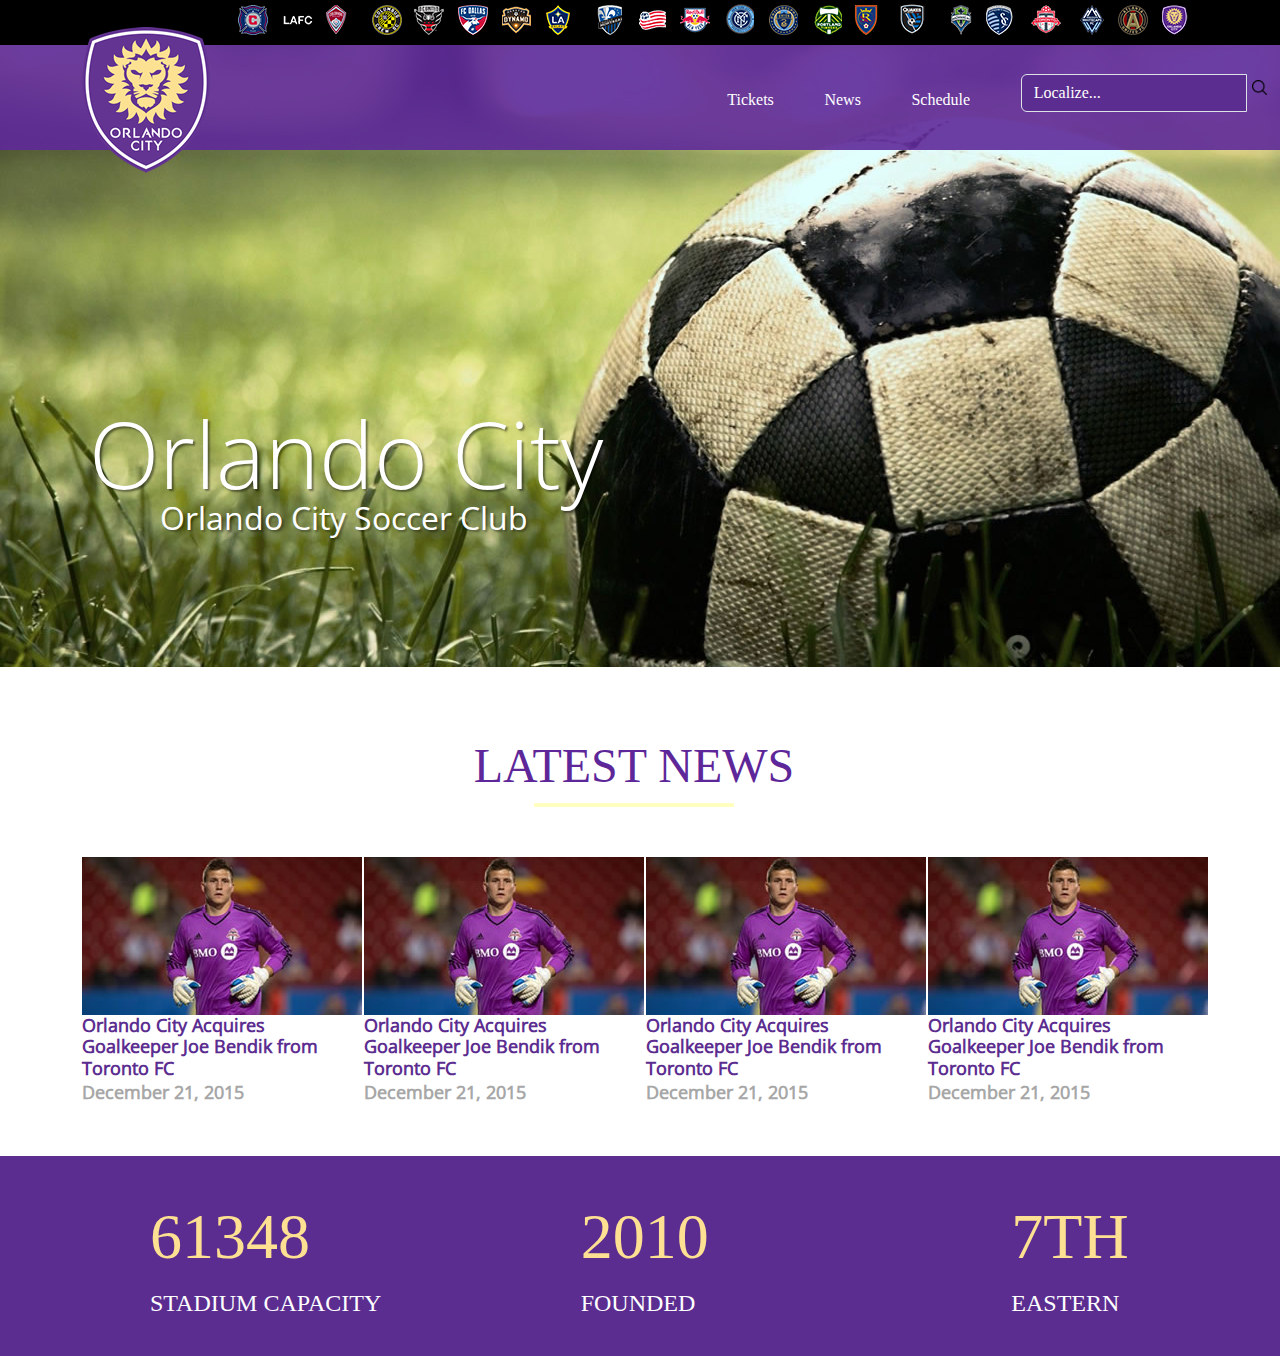
==== Projeto1/index.html @ 6db2bf03 "Initial commit" ====
<!DOCTYPE html>
<html lang="pt-br">

<head>
    <meta charset="UTF-8">
    <meta http-equiv="X-UA-Compatible" content="IE=edge">
    <meta name="viewport" content="width=device-width, initial-scale=1.0">
    <title>Orlando City</title>
    <link rel="stylesheet" href="lib/bootstrap/css/bootstrap.min.css">
    <link rel="stylesheet" href="https://cdn.jsdelivr.net/npm/bootstrap-icons@1.10.2/font/bootstrap-icons.css" integrity="sha384-b6lVK+yci+bfDmaY1u0zE8YYJt0TZxLEAFyYSLHId4xoVvsrQu3INevFKo+Xir8e" crossorigin="anonymous">
    
    <link rel="stylesheet" href="css/orlando.css">
    <link rel="fonts" href="fonts/OpenSans-Regular.ttf">
</head>

<body>
    <header>
        <div class="container">
            <img id="logotipo" src="logo/orlando-logo.png" alt="Logotipo-Orlando-City">
        </div>
        <div class="header-black">
            <div class="container">
                <ul class="float-end">
                    <li class="club-01"><a href="#"></a></li>
                    <li class="club-02"><a href="#"></a></li>
                    <li class="club-03"><a href="#"></a></li>
                    <li class="club-04"><a href="#"></a></li>
                    <li class="club-05"><a href="#"></a></li>
                    <li class="club-06"><a href="#"></a></li>
                    <li class="club-07"><a href="#"></a></li>
                    <li class="club-08"><a href="#"></a></li>
                    <li class="club-09"><a href="#"></a></li>
                    <li class="club-10"><a href="#"></a></li>
                    <li class="club-11"><a href="#"></a></li>
                    <li class="club-12"><a href="#"></a></li>
                    <li class="club-13"><a href="#"></a></li>
                    <li class="club-14"><a href="#"></a></li>
                    <li class="club-15"><a href="#"></a></li>
                    <li class="club-16"><a href="#"></a></li>
                    <li class="club-17"><a href="#"></a></li>
                    <li class="club-18"><a href="#"></a></li>
                    <li class="club-19"><a href="#"></a></li>
                    <li class="club-20"><a href="#"></a></li>
                    <li class="club-21"><a href="#"></a></li>
                    <li class="club-22"><a href="#"></a></li>
                </ul>

            </div>
        </div>

        </div>
        <div class="container">
            <div class="row">
                <nav id="menu">
                    <ul>
                        <li><a href="#">Tickets</a></li>
                        <li><a href="#">News</a></li>
                        <li><a href="#">Schedule</a></li>
                        <li class="search">
                            <div class="input-group">
                            <input type="search" class="form-control" placeholder="Localize..." >
                            <span class="input-group-btn">
                                <button type="button"><img src="png/lupa.png" alt="lupa" class="lupa"> </button>
                            </span>
                        </div>
                        </li>
                    </ul>
                </nav>
            </div>
        </div>
    </header>

    <section id="bannerc">
        <div id="banner"><h1>Orlando City</h1> <h4>Orlando City Soccer Club</h4></div>

        <div id="news" class="container">
            <div class="row text-center"><h2>Latest news</h2>
                <hr>
            </div>
            
            <div class="row thumbnails">
            <div class="col-md-3">
                <img src="png/noticia-thumb.jpg" alt="noticia-thumb">
                <h3>Orlando City Acquires Goalkeeper Joe Bendik from Toronto FC</h3>
                <time>December 21, 2015</time>
            </div>
            <div class="col-md-3">
                <img src="png/noticia-thumb.jpg" alt="noticia-thumb">
                <h3>Orlando City Acquires Goalkeeper Joe Bendik from Toronto FC</h3>
                <time>December 21, 2015</time>
            </div>
            <div class="col-md-3">
                <img src="png/noticia-thumb.jpg" alt="noticia-thumb">
                <h3>Orlando City Acquires Goalkeeper Joe Bendik from Toronto FC</h3>
                <time>December 21, 2015</time>
            </div>
            <div class="col-md-3">
                <img src="png/noticia-thumb.jpg" alt="noticia-thumb">
                <h3>Orlando City Acquires Goalkeeper Joe Bendik from Toronto FC</h3>
                <time>December 21, 2015</time>
            
            </div>
        </div>
        </div>
    </div>

    <div id="estatisticas">

        <div class="row">
            <div class="col-md-4">
                <p>61348 <small>Stadium Capacity</small></p>
            </div>
            <div class="col-md-4">
                <p>2010 <small>Founded</small></p>
            </div>
            <div class="col-md-4">
                <p>7th <small>Eastern </small></p>
            </div>
        </div>
    </div>

    </section>

    <script src="lib/bootstrap/js/bootstrap.min.js"></script>
    <script src="lib/jquery/jquery.min.js.js"></script>

</body>

</html>
---- Projeto1/css/orlando.css ----
@font-face{
    font-family: 'OpenSans-Light';
    src: url("../fonts/OpenSans-Light.ttf");
    font-size: 1em;
} 
@font-face{
    font-family: 'OpenSans-Regular';
    src: url("../fonts/OpenSans-Regular.ttf");
    font-size: 1em;
} 
 
*{
    font-family: 'Open Sans';
    font-size: 16px;
    
}

header {
    width: 100%;
    height: 150px;
    background-color: rgba(94, 41, 154, .9);
    
}

header .container {
    position: relative;
text-decoration: none;
}

header .header-black {
    background-color: #000;
    height: 45px;
}

header .header-black li {
    background-image: url("../logo/clubs.png");
    background-repeat: no-repeat;
    display: inline-block;
    margin: 4px;
}

header .header-black li a {
    width: 32px;
    height: 32px;
    display: block;
}

header .header-black li.club-01 {
    background-position: 0px 0px;
}

header .header-black li.club-02 {
    background-position: -48px 0px;
}

header .header-black li.club-03 {
    background-position: -100px 0px;

}

header .header-black li.club-04 {
    background-position: -138px 0px;

}

header .header-black li.club-05 {
    background-position: -190px 0px;

}

header .header-black li.club-06 {
    background-position: -240px 0px;

}

header .header-black li.club-07 {
    background-position: -290px 0px;

}

header .header-black li.club-08 {
    background-position: -339px 0px;

}

header .header-black li.club-09 {
    background-position: -375px 0px;

}

header .header-black li.club-10 {
    background-position: -425px 0px;

}

header .header-black li.club-11 {
    background-position: -478px 0px;

}

header .header-black li.club-12 {
    background-position: -525px 0px;

}

header .header-black li.club-13 {
    background-position: -576px 0px;

}

header .header-black li.club-14 {
    background-position: -625px 0px;

}

header .header-black li.club-15 {
    background-position: -678px 0px;

}

header .header-black li.club-16 {
    background-position: -720px 0px;

}

header .header-black li.club-17 {
    background-position: -758px 0px;

}

header .header-black li.club-18 {
    background-position: -809px 0px;

}

header .header-black li.club-19 {
    background-position: -855px 0px;

}

header .header-black li.club-20 {
    background-position: -899px 0px;

}

header .header-black li.club-21 {
    background-position: -949px 0px;

}

header .header-black li.club-22 {
    background-position: -1000px 0px;

}
header #logotipo {
    position: absolute;
    top: 27px;
}
#menu{
    left: 100px;
    margin-top: 2.5%;
}
header .container .row #menu{
    position: absolute;
    text-decoration: none;
    padding-left: 500px;
}
#menu ul{
    display: flex;
    align-items: flex-end;
    justify-content: space-around;
    list-style: none;
}
#menu li.search ::-webkit-input-placeholder{
    color: #fff;
}
#menu li.search input{
    background-color: #5c2d90;
    color: #fff;
}
#menu li.search button{
    background: none;
    border: none;
}
#menu li.search button i{
    font-size: 1px;
    
}
#menu li a{
color: #fff;
text-decoration: none;
}
.lupa{
    position: relative;
    width: 15px;
    height: 15px;
}
#banner{
    width: 100%;
    height: 728px;
    background-image: url('../png/banner.jpg');
    background-repeat: no-repeat;
    margin-top: -211px;
    position: relative;
    z-index: -1;
}
#banner h1{
    position: absolute;
    top: 460px;
    left: 89px;
    font-size: 92px;
    color: #fff;
    text-shadow: 2px 2px 2px rgba(0, 0, 0, .45);
    font-family: 'OpenSans-Light';
}
#banner h4{
    position: absolute;
    top: 560px;
    left: 160px;
    font-size: 32px;
    color: #fff;
    text-shadow: 2px 2px 2px rgba(0, 0, 0, .35);
    font-family: 'OpenSans-Regular';
}
#news{
    margin-top: 70px;
}
#news h2{
    color: #5E2799;
    font-family: 'OpenSans-Ligth';
    font-size: 48px;
    text-transform: uppercase;
    text-align: center;
}
#news hr{
    width: 200px;
    margin: 0 auto;
    border: rgb(255, 255, 0) solid 2px;
    margin-bottom: 50px;
}
#news .thumbnails{
    margin-bottom: 100px;
}
#news .col-md-3 h3{
    font-family: 'OpenSans-Regular';
    color:#5c2d90;
    font-weight: bold;
    font-size: 18px;
    margin-bottom: 0;
}
#news .col-md-3 time{
    color: #A7A7A7;
    font-family: 'OpenSans-Regular';
    font-size: 18px;
    font-weight: bold;
}
#estatisticas{
    background-color: #5c2d90;
    max-width: 100%;
    height: 200px;
    margin-top: -50px;
}
#estatisticas p{
    color: #FDE092;
    text-transform: uppercase;
    font-family: 'OpenSans';
    font-size: 64px;
    margin-top: 33px;
    margin-left: 150px;

}
#estatisticas p small{
    color: #fff;
    font-size: 24px;
    display: block;
}
.row {
    --bs-gutter-x: 1.5rem;
    --bs-gutter-y: 0;
    display: flex;
    flex-wrap: wrap;
    margin-top: calc(-1 * var(--bs-gutter-y));
    margin-right: calc(-.0 * var(--bs-gutter-x));
    margin-left: calc(-.5 * var(--bs-gutter-x));
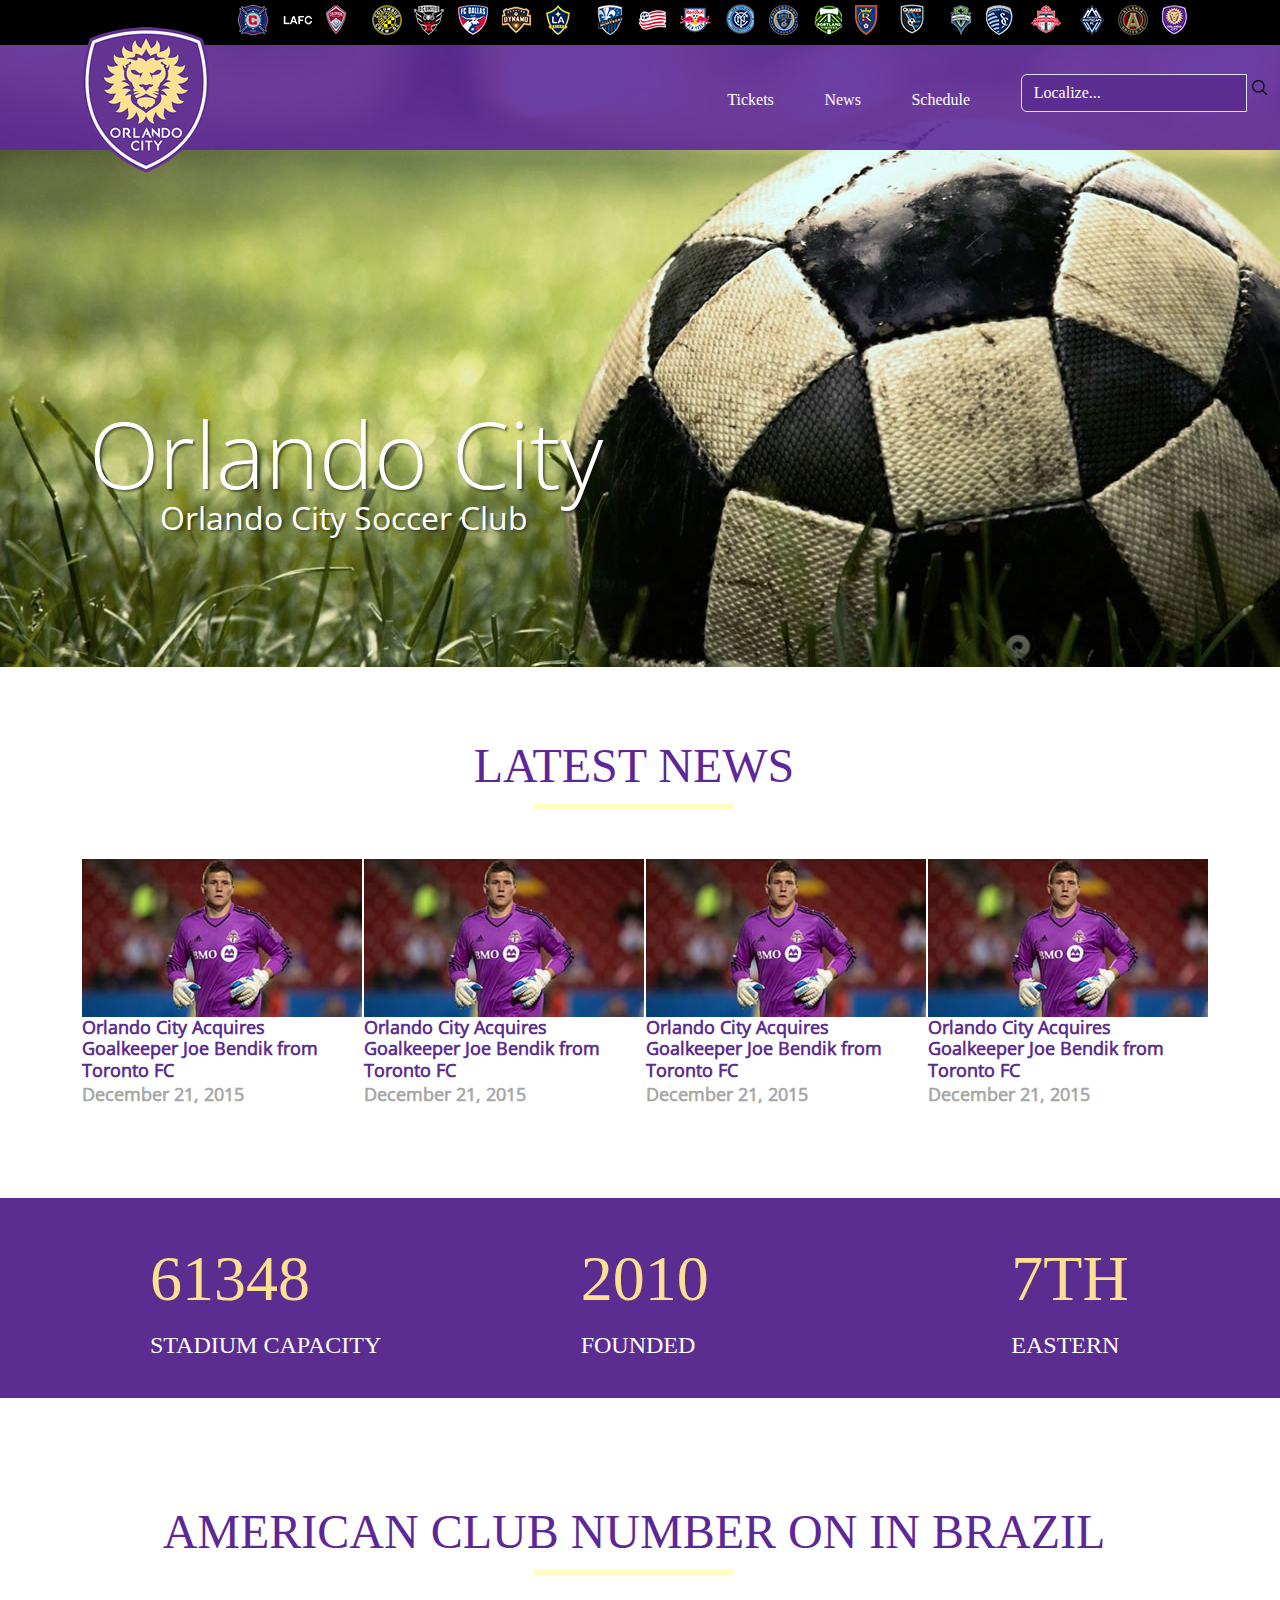
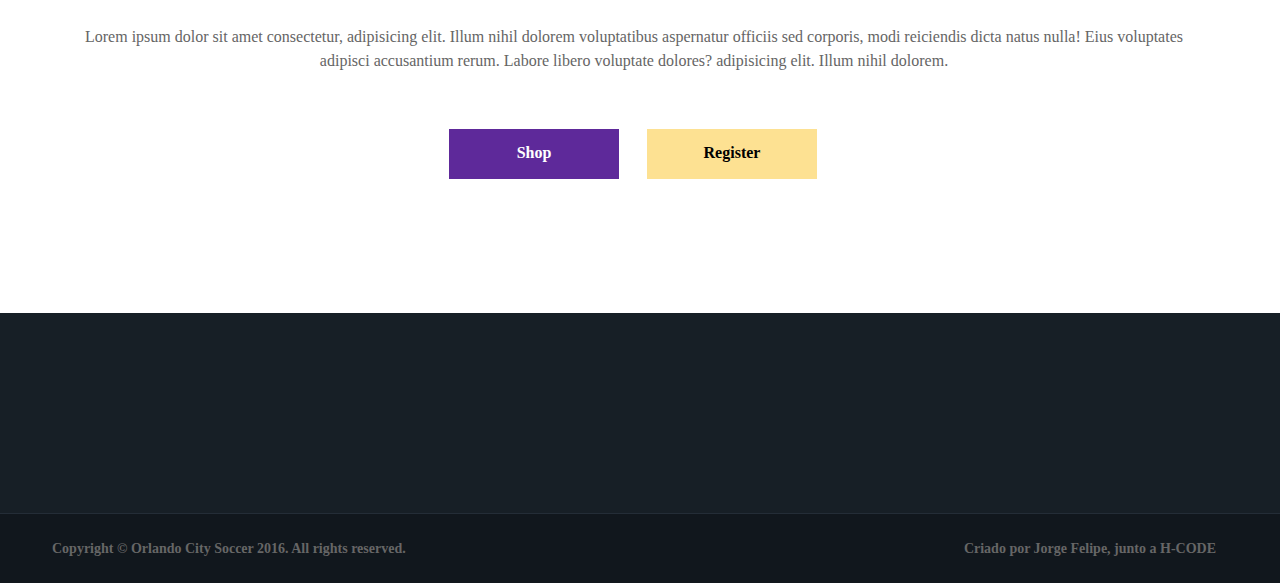
==== commit 0af94997: "ajuste de footer, estatisticas, botoes inferiores" ====
--- a/Projeto1/index.html
+++ b/Projeto1/index.html
@@ -7,8 +7,9 @@
     <meta name="viewport" content="width=device-width, initial-scale=1.0">
     <title>Orlando City</title>
     <link rel="stylesheet" href="lib/bootstrap/css/bootstrap.min.css">
-    <link rel="stylesheet" href="https://cdn.jsdelivr.net/npm/bootstrap-icons@1.10.2/font/bootstrap-icons.css" integrity="sha384-b6lVK+yci+bfDmaY1u0zE8YYJt0TZxLEAFyYSLHId4xoVvsrQu3INevFKo+Xir8e" crossorigin="anonymous">
-    
+    <link rel="stylesheet" href="https://cdn.jsdelivr.net/npm/bootstrap-icons@1.10.2/font/bootstrap-icons.css"
+        integrity="sha384-b6lVK+yci+bfDmaY1u0zE8YYJt0TZxLEAFyYSLHId4xoVvsrQu3INevFKo+Xir8e" crossorigin="anonymous">
+
     <link rel="stylesheet" href="css/orlando.css">
     <link rel="fonts" href="fonts/OpenSans-Regular.ttf">
 </head>
@@ -58,11 +59,11 @@
                         <li><a href="#">Schedule</a></li>
                         <li class="search">
                             <div class="input-group">
-                            <input type="search" class="form-control" placeholder="Localize..." >
-                            <span class="input-group-btn">
-                                <button type="button"><img src="png/lupa.png" alt="lupa" class="lupa"> </button>
-                            </span>
-                        </div>
+                                <input type="search" class="form-control" placeholder="Localize...">
+                                <span class="input-group-btn">
+                                    <button type="button"><img src="png/lupa.png" alt="lupa" class="lupa"> </button>
+                                </span>
+                            </div>
                         </li>
                     </ul>
                 </nav>
@@ -71,55 +72,100 @@
     </header>
 
     <section id="bannerc">
-        <div id="banner"><h1>Orlando City</h1> <h4>Orlando City Soccer Club</h4></div>
+        <div id="banner">
+            <h1>Orlando City</h1>
+            <h4>Orlando City Soccer Club</h4>
+        </div>
 
         <div id="news" class="container">
-            <div class="row text-center"><h2>Latest news</h2>
+            <div class="row text-center">
+                <h2>Latest news</h2>
                 <hr>
             </div>
-            
+
             <div class="row thumbnails">
-            <div class="col-md-3">
-                <img src="png/noticia-thumb.jpg" alt="noticia-thumb">
-                <h3>Orlando City Acquires Goalkeeper Joe Bendik from Toronto FC</h3>
-                <time>December 21, 2015</time>
-            </div>
-            <div class="col-md-3">
-                <img src="png/noticia-thumb.jpg" alt="noticia-thumb">
-                <h3>Orlando City Acquires Goalkeeper Joe Bendik from Toronto FC</h3>
-                <time>December 21, 2015</time>
-            </div>
-            <div class="col-md-3">
-                <img src="png/noticia-thumb.jpg" alt="noticia-thumb">
-                <h3>Orlando City Acquires Goalkeeper Joe Bendik from Toronto FC</h3>
-                <time>December 21, 2015</time>
-            </div>
-            <div class="col-md-3">
-                <img src="png/noticia-thumb.jpg" alt="noticia-thumb">
-                <h3>Orlando City Acquires Goalkeeper Joe Bendik from Toronto FC</h3>
-                <time>December 21, 2015</time>
-            
+                <div class="col-md-3">
+                    <img src="png/noticia-thumb.jpg" alt="noticia-thumb">
+                    <h3>Orlando City Acquires Goalkeeper Joe Bendik from Toronto FC</h3>
+                    <time>December 21, 2015</time>
+                </div>
+                <div class="col-md-3">
+                    <img src="png/noticia-thumb.jpg" alt="noticia-thumb">
+                    <h3>Orlando City Acquires Goalkeeper Joe Bendik from Toronto FC</h3>
+                    <time>December 21, 2015</time>
+                </div>
+                <div class="col-md-3">
+                    <img src="png/noticia-thumb.jpg" alt="noticia-thumb">
+                    <h3>Orlando City Acquires Goalkeeper Joe Bendik from Toronto FC</h3>
+                    <time>December 21, 2015</time>
+                </div>
+                <div class="col-md-3">
+                    <img src="png/noticia-thumb.jpg" alt="noticia-thumb">
+                    <h3>Orlando City Acquires Goalkeeper Joe Bendik from Toronto FC</h3>
+                    <time>December 21, 2015</time>
+
+                </div>
             </div>
         </div>
         </div>
-    </div>
 
-    <div id="estatisticas">
+        <div id="estatisticas">
 
-        <div class="row">
-            <div class="col-md-4">
-                <p>61348 <small>Stadium Capacity</small></p>
-            </div>
-            <div class="col-md-4">
-                <p>2010 <small>Founded</small></p>
-            </div>
-            <div class="col-md-4">
-                <p>7th <small>Eastern </small></p>
+            <div class="row">
+                <div class="col-md-4">
+                    <p>61348 <small>Stadium Capacity</small></p>
+                </div>
+                <div class="col-md-4">
+                    <p>2010 <small>Founded</small></p>
+                </div>
+                <div class="col-md-4">
+                    <p>7th <small>Eastern </small></p>
+                </div>
             </div>
         </div>
-    </div>
 
+        <div id="call-to-action">
+            <div class="container">
+                <div class="row text-center">
+                    <h2>American club number on in Brazil</h2>
+                    <hr>
+                </div>
+                <div class="row">
+                    <p>Lorem ipsum dolor sit amet consectetur, adipisicing elit. Illum nihil dolorem voluptatibus
+                        aspernatur officiis sed corporis, modi reiciendis dicta natus nulla! Eius voluptates adipisci
+                        accusantium rerum. Labore libero voluptate dolores? adipisicing elit. Illum nihil dolorem.
+                    </p>
+                </div>
+                <div class="row">
+                    <div class="col-xs-6">
+                        <a href="#" class="btn btn-roxo">Shop</a>
+                    </div>
+                    <div class="row">
+                        <div class="col-xs-6">
+                            <a href="#" class="btn btn-amarelo">Register</a>
+                        </div>
+                    </div>
+                </div>
+            </div>
     </section>
+
+    <footer>
+        <div class="row row-cinza-claro">
+            <div class="container">
+                <div class="row">
+                    <div class="col-md-2 col-red"></div>
+                    <div class="col-md-10 col-red"></div>
+                </div>
+            </div>
+        </div>
+
+        <div class="row row-cinza-escuro">
+            <div class="container">
+                <p class="float-start">Copyright &copy Orlando City Soccer 2016. All rights reserved.</p>
+                <p class="float-end text-roxo">Criado por Jorge Felipe, junto a H-CODE</p>
+            </div>
+        </div>
+    </footer>
 
     <script src="lib/bootstrap/js/bootstrap.min.js"></script>
     <script src="lib/jquery/jquery.min.js.js"></script>
--- a/Projeto1/css/orlando.css
+++ b/Projeto1/css/orlando.css
@@ -235,7 +235,7 @@
 #news hr{
     width: 200px;
     margin: 0 auto;
-    border: rgb(255, 255, 0) solid 2px;
+    border: rgb(255, 255, 0) solid 3px;
     margin-bottom: 50px;
 }
 #news .thumbnails{
@@ -258,7 +258,8 @@
     background-color: #5c2d90;
     max-width: 100%;
     height: 200px;
-    margin-top: -50px;
+    margin-top: -10px;
+    margin-bottom: 105px;
 }
 #estatisticas p{
     color: #FDE092;
@@ -281,4 +282,78 @@
     flex-wrap: wrap;
     margin-top: calc(-1 * var(--bs-gutter-y));
     margin-right: calc(-.0 * var(--bs-gutter-x));
-    margin-left: calc(-.5 * var(--bs-gutter-x));+    margin-left: calc(-.5 * var(--bs-gutter-x));
+}
+#call-to-action{
+    text-align: center;
+}
+#call-to-action h2{
+    color: #5E2799;
+    font-family: 'OpenSans-Ligth';
+    font-size: 48px;
+    text-transform: uppercase;
+    text-align: center;
+}
+#call-to-action hr{
+    width: 200px;
+    margin: 0 auto;
+    border: rgb(255, 255, 0) solid 3px;
+    margin-bottom: 50px;
+}
+#call-to-action{
+    color: #656565;
+}
+#call-to-action .btn{
+    width: 170px;
+    height: 50px;
+    border-radius: 0;
+    margin-top: 40px;
+    padding-top: 11px;
+    font-weight: bold;
+}
+#call-to-action .btn-roxo{
+    color: #fff;
+    background-color: #5E299A;
+    border-color: #5E299A;
+    margin-left: -200px;
+}
+#call-to-action .btn-amarelo{
+    margin-left: 220px;
+    margin-top: -77px;
+    color: #000;
+    background-color: #FDE192;
+    border-color: #FDE192;
+}
+footer{
+    margin-top: 110px;
+}
+footer .row-cinza-claro{
+    background-color: #171F26;
+    height: 200px;
+}
+footer .row-cinza-escuro{
+    background-color: #11171D;
+    height: 70px;
+    border-top: #242D37 1px solid;
+    color: #666666;
+}
+footer .float-start{
+    font-family: 'OpenSans';
+    font-size: 14px;
+    font-weight: bold;
+    margin-left: 52px;
+}
+footer .text-roxo{
+    font-family: 'OpenSans';
+    font-size: 14px;
+    font-weight: bold;
+    margin-right: 52px;
+}
+footer .row p{
+    line-height: 69px;
+    margin-bottom: 0;
+}
+footer .col-red{
+    background-color: red 2px solid;
+    height: 200px;
+}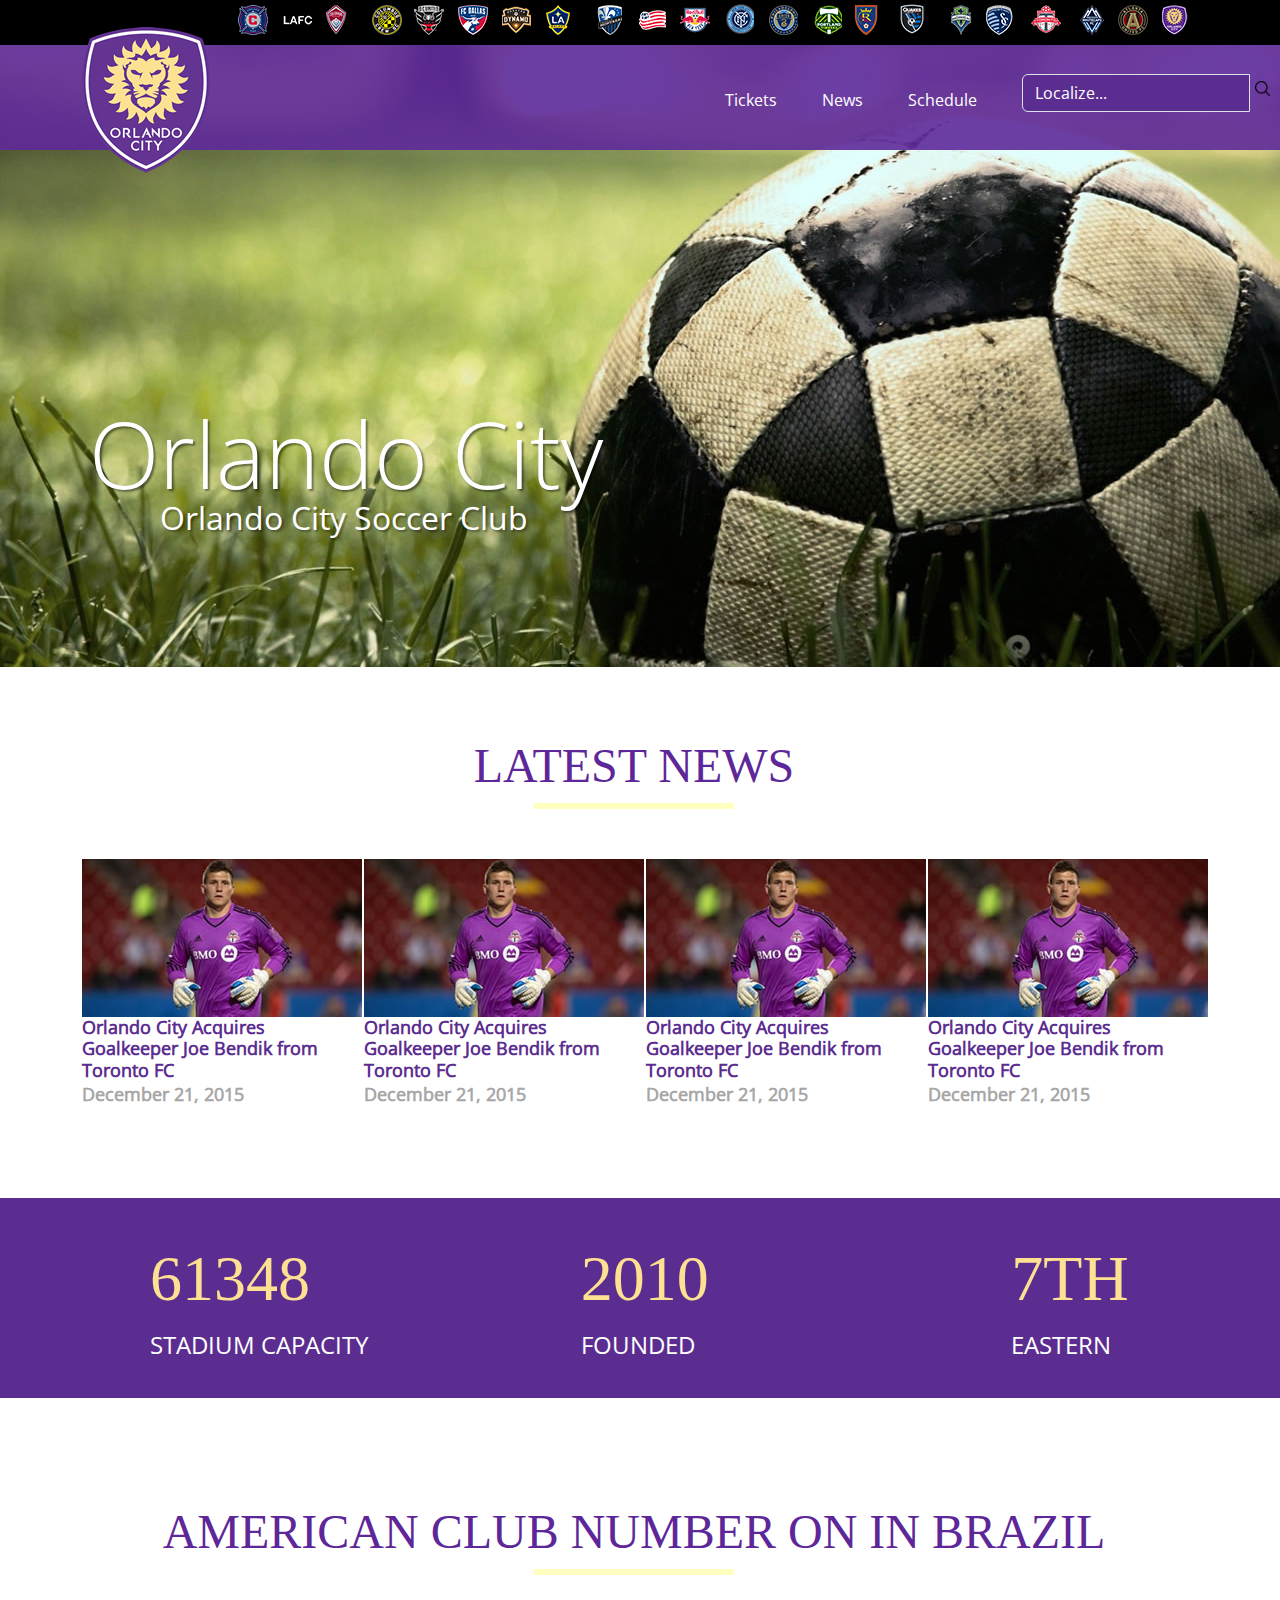
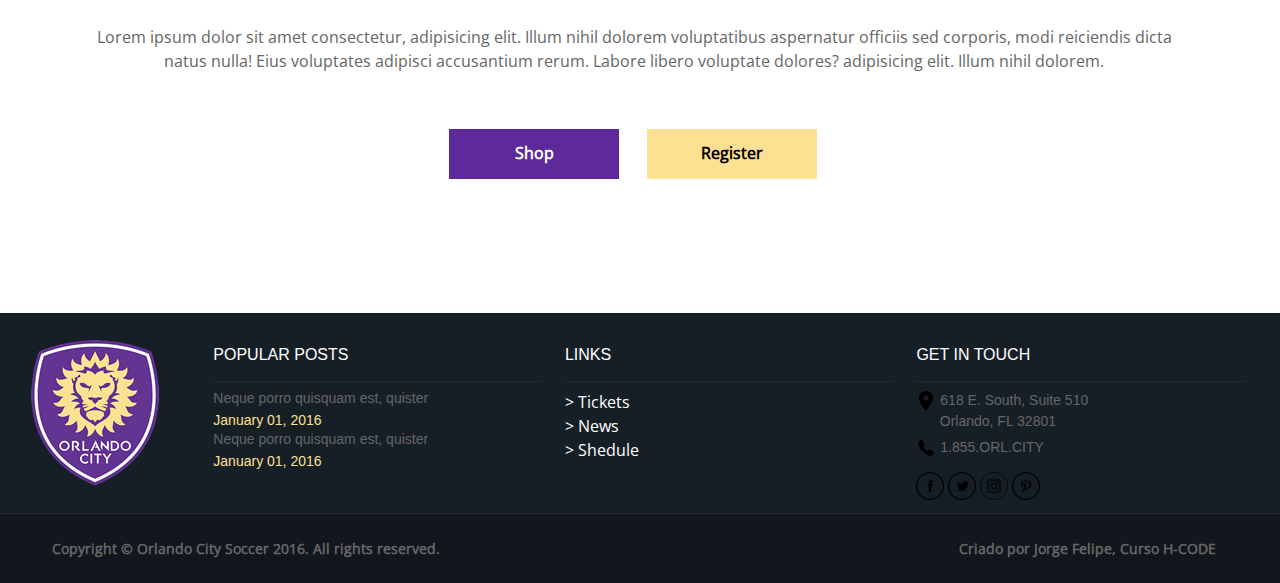
==== commit 9340168f: "projeto finalizado - curso Hcode" ====
--- a/Projeto1/index.html
+++ b/Projeto1/index.html
@@ -153,8 +153,59 @@
         <div class="row row-cinza-claro">
             <div class="container">
                 <div class="row">
-                    <div class="col-md-2 col-red"></div>
-                    <div class="col-md-10 col-red"></div>
+                    <div class="col-md-2 text-center">
+                        <img class="logotipo" src="logo/orlando-logo.png" alt="Logotipo-Orlando-City">
+                    </div>
+                    <div class="col-md-10">
+                        <div class="row row-cols">
+                            <div class="col-md-4 col-popular-post">
+                                <h4>POPULAR POSTS</h4>
+                                <ul class="list-unstyled">
+                                    <li>
+                                        <h5>Neque porro quisquam est, quister</h5>
+                                        <time>January 01, 2016</time>
+                                    </li>
+                                    <li>
+                                        <h5>Neque porro quisquam est, quister</h5>
+                                        <time>January 01, 2016</time>
+                                    </li>
+                                </ul>
+                            </div>
+                            <div class="col-md-4 col-links">
+                                <h4>LINKS</h4>
+                                <ul class="list-unstyled">
+                                    <li>
+                                        <i class="fa fa-angle-right"></i> <a href="#"> > Tickets</a>
+                                    </li>
+                                    <li>
+                                        <a href="#"> > News</a>
+                                    </li>
+                                    <li>
+                                        <a href="#">> Shedule</a>
+                                    </li>
+                                </ul>
+                            </div>
+                            <div class="col-md-4 col-get-in-touch">
+                                <h4>GET IN TOUCH</h4>
+                                
+                                <ul class="list-unstyled"><li>
+                                   <address> <img id="mark" src="icons/marcador-de-posicao-do-mapa.png"
+                                        alt="icone-flaticons"> 618 E. South, Suite 510 <br>&nbsp; &nbsp; &nbsp; Orlando, FL 32801</address>
+                                   </li>
+                                   <li>
+                                <p><img src="icons/telefone.png" alt="icone-flaticons"><a href="tel:1855ORLCITY">
+                                         1.855.ORL.CITY</a></p>
+                                </li>
+                                <li class="ico-redes"><a href="#">
+                                    <img src="icons/facebook.png" alt=""></a>
+                                    <a href="#"><img src="icons/twitter.png" alt=""></a>
+                                    <a href="#"><img src="icons/instagram.png" alt=""></a> 
+                                    <a href="#"><img src="icons/pinterest.png" alt=""></a>
+                                </li>
+                            </ul>
+                            </div>
+                        </div>
+                    </div>
                 </div>
             </div>
         </div>
@@ -162,7 +213,7 @@
         <div class="row row-cinza-escuro">
             <div class="container">
                 <p class="float-start">Copyright &copy Orlando City Soccer 2016. All rights reserved.</p>
-                <p class="float-end text-roxo">Criado por Jorge Felipe, junto a H-CODE</p>
+                <p class="float-end text-roxo">Criado por Jorge Felipe, Curso H-CODE</p>
             </div>
         </div>
     </footer>
--- a/Projeto1/css/orlando.css
+++ b/Projeto1/css/orlando.css
@@ -1,30 +1,31 @@
-@font-face{
+@font-face {
     font-family: 'OpenSans-Light';
     src: url("../fonts/OpenSans-Light.ttf");
     font-size: 1em;
-} 
-@font-face{
+}
+
+@font-face {
     font-family: 'OpenSans-Regular';
     src: url("../fonts/OpenSans-Regular.ttf");
     font-size: 1em;
-} 
- 
-*{
-    font-family: 'Open Sans';
+}
+
+* {
+    font-family: 'OpenSans-regular';
     font-size: 16px;
-    
+
 }
 
 header {
     width: 100%;
     height: 150px;
     background-color: rgba(94, 41, 154, .9);
-    
+
 }
 
 header .container {
     position: relative;
-text-decoration: none;
+    text-decoration: none;
 }
 
 header .header-black {
@@ -152,50 +153,61 @@
     background-position: -1000px 0px;
 
 }
+
 header #logotipo {
     position: absolute;
     top: 27px;
 }
-#menu{
+
+#menu {
     left: 100px;
     margin-top: 2.5%;
 }
-header .container .row #menu{
+
+header .container .row #menu {
     position: absolute;
     text-decoration: none;
     padding-left: 500px;
 }
-#menu ul{
+
+#menu ul {
     display: flex;
     align-items: flex-end;
     justify-content: space-around;
     list-style: none;
 }
-#menu li.search ::-webkit-input-placeholder{
-    color: #fff;
-}
-#menu li.search input{
+
+#menu li.search ::-webkit-input-placeholder {
+    color: #fff;
+}
+
+#menu li.search input {
     background-color: #5c2d90;
     color: #fff;
 }
-#menu li.search button{
+
+#menu li.search button {
     background: none;
     border: none;
 }
-#menu li.search button i{
+
+#menu li.search button i {
     font-size: 1px;
-    
-}
-#menu li a{
-color: #fff;
-text-decoration: none;
-}
-.lupa{
+
+}
+
+#menu li a {
+    color: #fff;
+    text-decoration: none;
+}
+
+.lupa {
     position: relative;
     width: 15px;
     height: 15px;
 }
-#banner{
+
+#banner {
     width: 100%;
     height: 728px;
     background-image: url('../png/banner.jpg');
@@ -204,7 +216,8 @@
     position: relative;
     z-index: -1;
 }
-#banner h1{
+
+#banner h1 {
     position: absolute;
     top: 460px;
     left: 89px;
@@ -213,7 +226,8 @@
     text-shadow: 2px 2px 2px rgba(0, 0, 0, .45);
     font-family: 'OpenSans-Light';
 }
-#banner h4{
+
+#banner h4 {
     position: absolute;
     top: 560px;
     left: 160px;
@@ -222,46 +236,54 @@
     text-shadow: 2px 2px 2px rgba(0, 0, 0, .35);
     font-family: 'OpenSans-Regular';
 }
-#news{
+
+#news {
     margin-top: 70px;
 }
-#news h2{
+
+#news h2 {
     color: #5E2799;
     font-family: 'OpenSans-Ligth';
     font-size: 48px;
     text-transform: uppercase;
     text-align: center;
 }
-#news hr{
+
+#news hr {
     width: 200px;
     margin: 0 auto;
     border: rgb(255, 255, 0) solid 3px;
     margin-bottom: 50px;
 }
-#news .thumbnails{
+
+#news .thumbnails {
     margin-bottom: 100px;
 }
-#news .col-md-3 h3{
+
+#news .col-md-3 h3 {
     font-family: 'OpenSans-Regular';
-    color:#5c2d90;
+    color: #5c2d90;
     font-weight: bold;
     font-size: 18px;
     margin-bottom: 0;
 }
-#news .col-md-3 time{
+
+#news .col-md-3 time {
     color: #A7A7A7;
     font-family: 'OpenSans-Regular';
     font-size: 18px;
     font-weight: bold;
 }
-#estatisticas{
+
+#estatisticas {
     background-color: #5c2d90;
     max-width: 100%;
     height: 200px;
     margin-top: -10px;
     margin-bottom: 105px;
 }
-#estatisticas p{
+
+#estatisticas p {
     color: #FDE092;
     text-transform: uppercase;
     font-family: 'OpenSans';
@@ -270,11 +292,13 @@
     margin-left: 150px;
 
 }
-#estatisticas p small{
+
+#estatisticas p small {
     color: #fff;
     font-size: 24px;
     display: block;
 }
+
 .row {
     --bs-gutter-x: 1.5rem;
     --bs-gutter-y: 0;
@@ -284,26 +308,31 @@
     margin-right: calc(-.0 * var(--bs-gutter-x));
     margin-left: calc(-.5 * var(--bs-gutter-x));
 }
-#call-to-action{
+
+#call-to-action {
     text-align: center;
 }
-#call-to-action h2{
+
+#call-to-action h2 {
     color: #5E2799;
     font-family: 'OpenSans-Ligth';
     font-size: 48px;
     text-transform: uppercase;
     text-align: center;
 }
-#call-to-action hr{
+
+#call-to-action hr {
     width: 200px;
     margin: 0 auto;
     border: rgb(255, 255, 0) solid 3px;
     margin-bottom: 50px;
 }
-#call-to-action{
+
+#call-to-action {
     color: #656565;
 }
-#call-to-action .btn{
+
+#call-to-action .btn {
     width: 170px;
     height: 50px;
     border-radius: 0;
@@ -311,49 +340,114 @@
     padding-top: 11px;
     font-weight: bold;
 }
-#call-to-action .btn-roxo{
+
+#call-to-action .btn-roxo {
     color: #fff;
     background-color: #5E299A;
     border-color: #5E299A;
     margin-left: -200px;
 }
-#call-to-action .btn-amarelo{
+
+#call-to-action .btn-amarelo {
     margin-left: 220px;
     margin-top: -77px;
     color: #000;
     background-color: #FDE192;
     border-color: #FDE192;
 }
-footer{
+
+footer {
     margin-top: 110px;
 }
-footer .row-cinza-claro{
+
+footer .row-cinza-claro {
     background-color: #171F26;
     height: 200px;
 }
-footer .row-cinza-escuro{
+
+footer .row-cinza-escuro {
     background-color: #11171D;
     height: 70px;
     border-top: #242D37 1px solid;
     color: #666666;
 }
-footer .float-start{
-    font-family: 'OpenSans';
+
+footer .float-start {
+    font-family: 'OpenSans-regular';
     font-size: 14px;
     font-weight: bold;
     margin-left: 52px;
 }
-footer .text-roxo{
-    font-family: 'OpenSans';
+
+footer .text-roxo {
+    font-family: 'OpenSans-regular';
     font-size: 14px;
     font-weight: bold;
     margin-right: 52px;
 }
-footer .row p{
+
+footer .row p {
     line-height: 69px;
     margin-bottom: 0;
 }
-footer .col-red{
-    background-color: red 2px solid;
-    height: 200px;
-}+
+footer .logotipo {
+    margin-top: 27px;
+}
+
+footer .col-popular-post,
+footer .col-links,
+footer .col-get-in-touch {
+    margin-top: 32px;
+}
+
+footer .row-cols h4{
+    font-family: Arial, Helvetica, sans-serif;
+    font-size: 16px;
+    color: #fff;
+    padding-bottom: 17px;
+    border-bottom: #242D37 1px solid;
+}
+footer .row-cols h5{
+    font-family: Arial, Helvetica, sans-serif;
+    font-size: 14px;
+    color: #666;
+    margin-bottom: 0;
+}
+footer .row-cols time{
+    font-family: Arial, Helvetica, sans-serif;
+    font-size: 14px;
+    color: #FDE092;
+}
+footer .row-cols .col-links{
+    font-family: 'Arial';
+    font-size: 14px;
+    color: #fff;
+    margin-bottom: 0;
+}
+footer .row-cols .col-links ul li a{
+    text-decoration: none;
+    color: #fff;
+}
+footer .row-cols .col-get-in-touch img {
+    width: 20px;
+    color: #666;
+    margin-bottom: 0;
+}
+
+footer .row-cols .col-get-in-touch address, footer .row-cols .col-get-in-touch p a{
+    color: #666;
+    font-size: 14px;
+    font-family: Arial, Helvetica, sans-serif;
+    text-decoration: none;
+    margin-bottom: -20px;
+}
+footer .row-cols .col-get-in-touch p a{
+    margin-top: 500px;
+}
+footer .row-cols .col-get-in-touch .ico-redes img {
+    width: 28px;
+    color: #666;
+    margin-top: -21px;
+    text-decoration: none;
+}
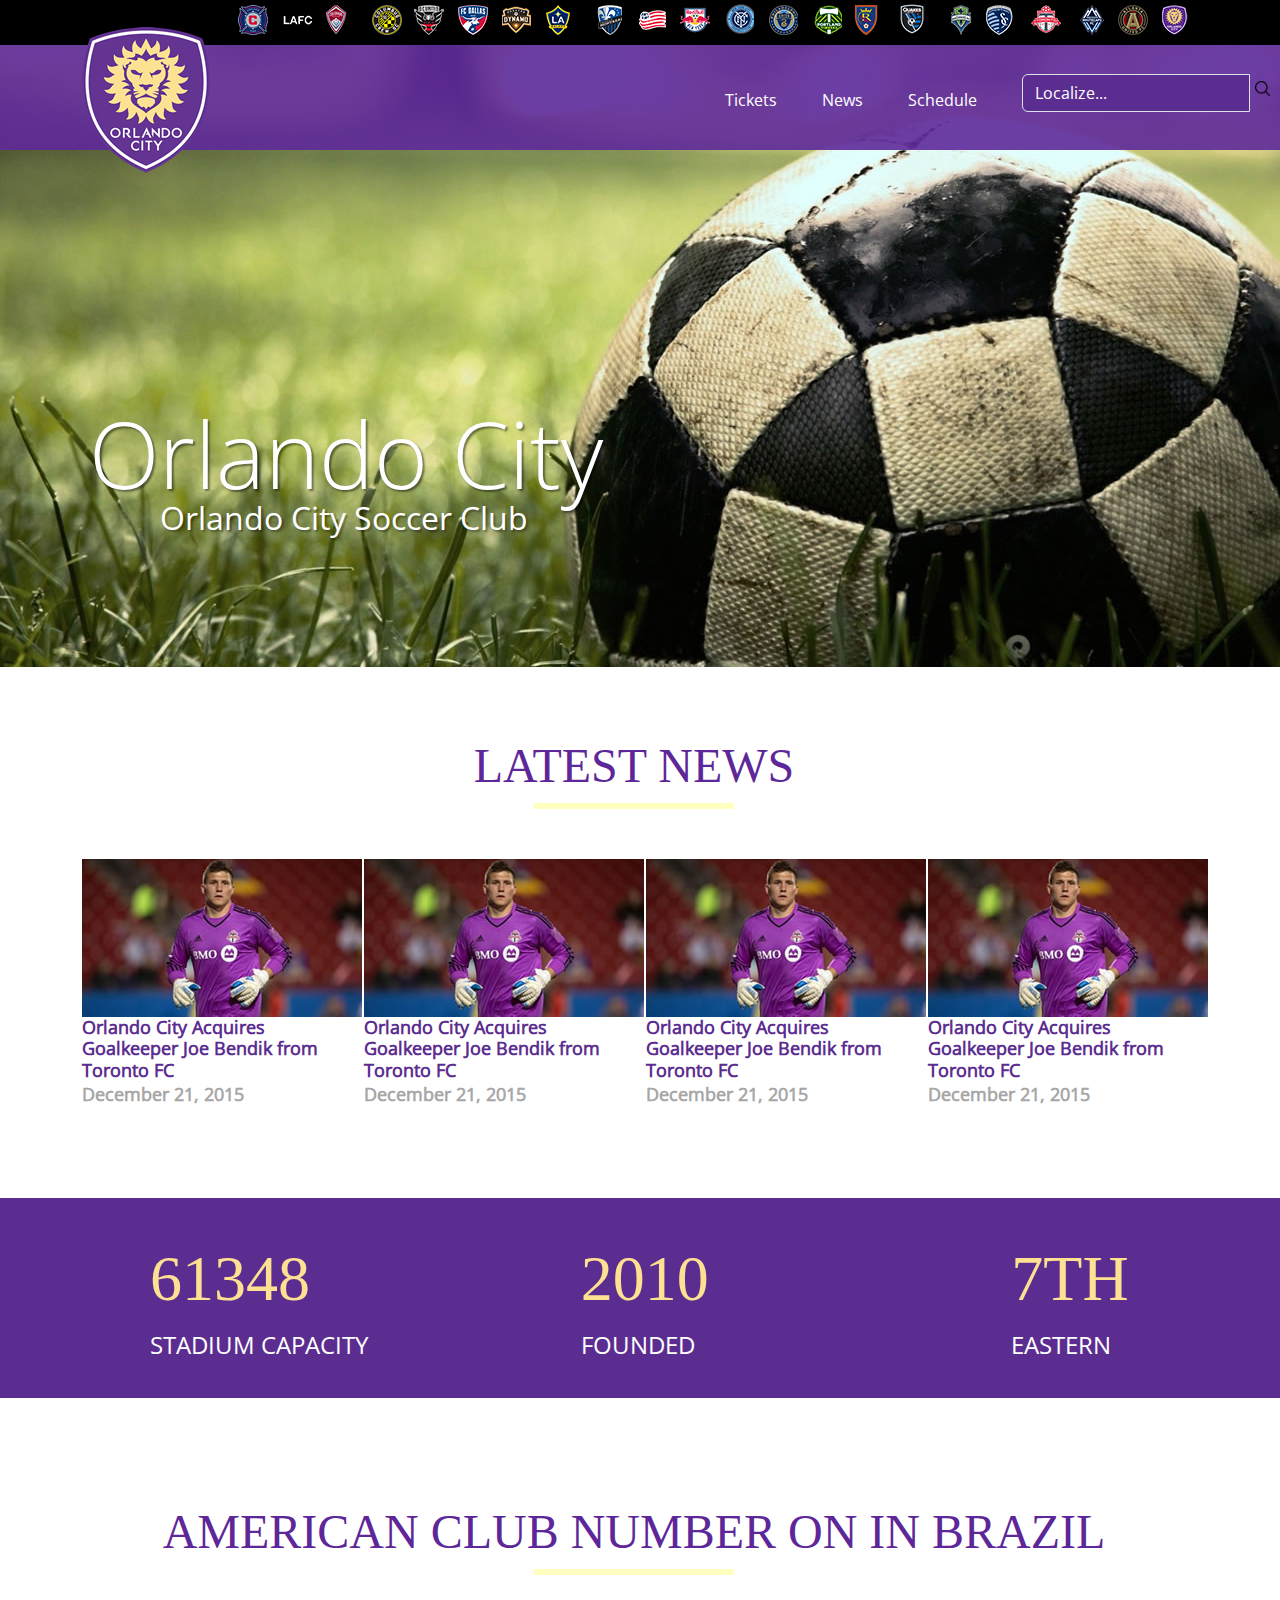
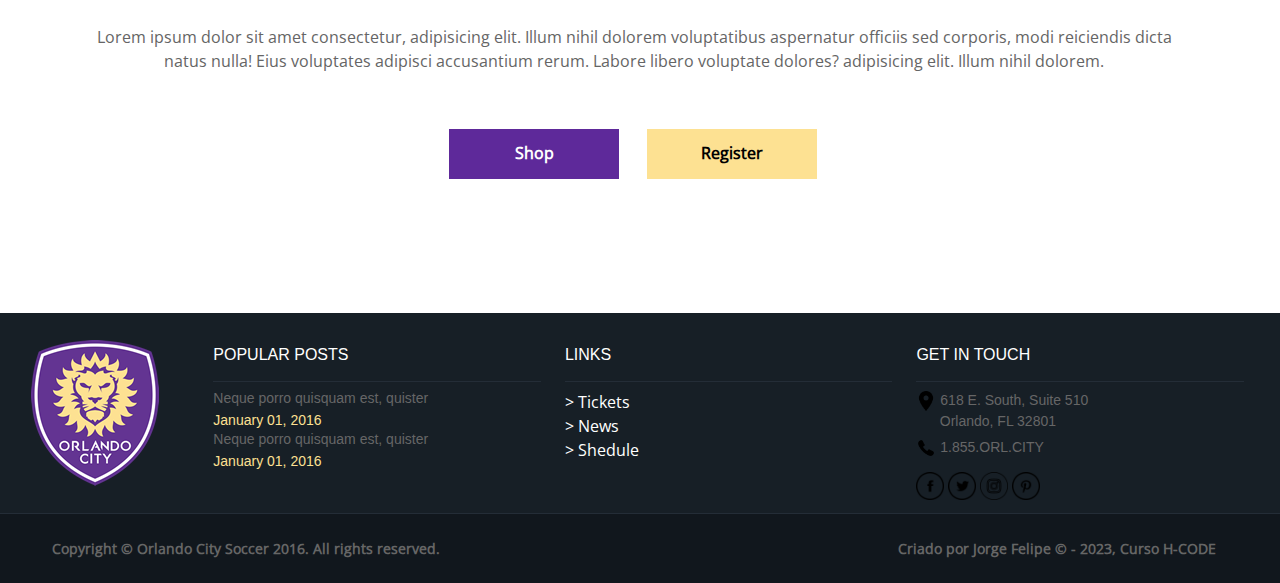
==== commit fb0a12c7: "ajuste footer" ====
--- a/Projeto1/index.html
+++ b/Projeto1/index.html
@@ -213,7 +213,7 @@
         <div class="row row-cinza-escuro">
             <div class="container">
                 <p class="float-start">Copyright &copy Orlando City Soccer 2016. All rights reserved.</p>
-                <p class="float-end text-roxo">Criado por Jorge Felipe, Curso H-CODE</p>
+                <p class="float-end text-roxo">Criado por Jorge Felipe &copy; - 2023, Curso H-CODE</p>
             </div>
         </div>
     </footer>
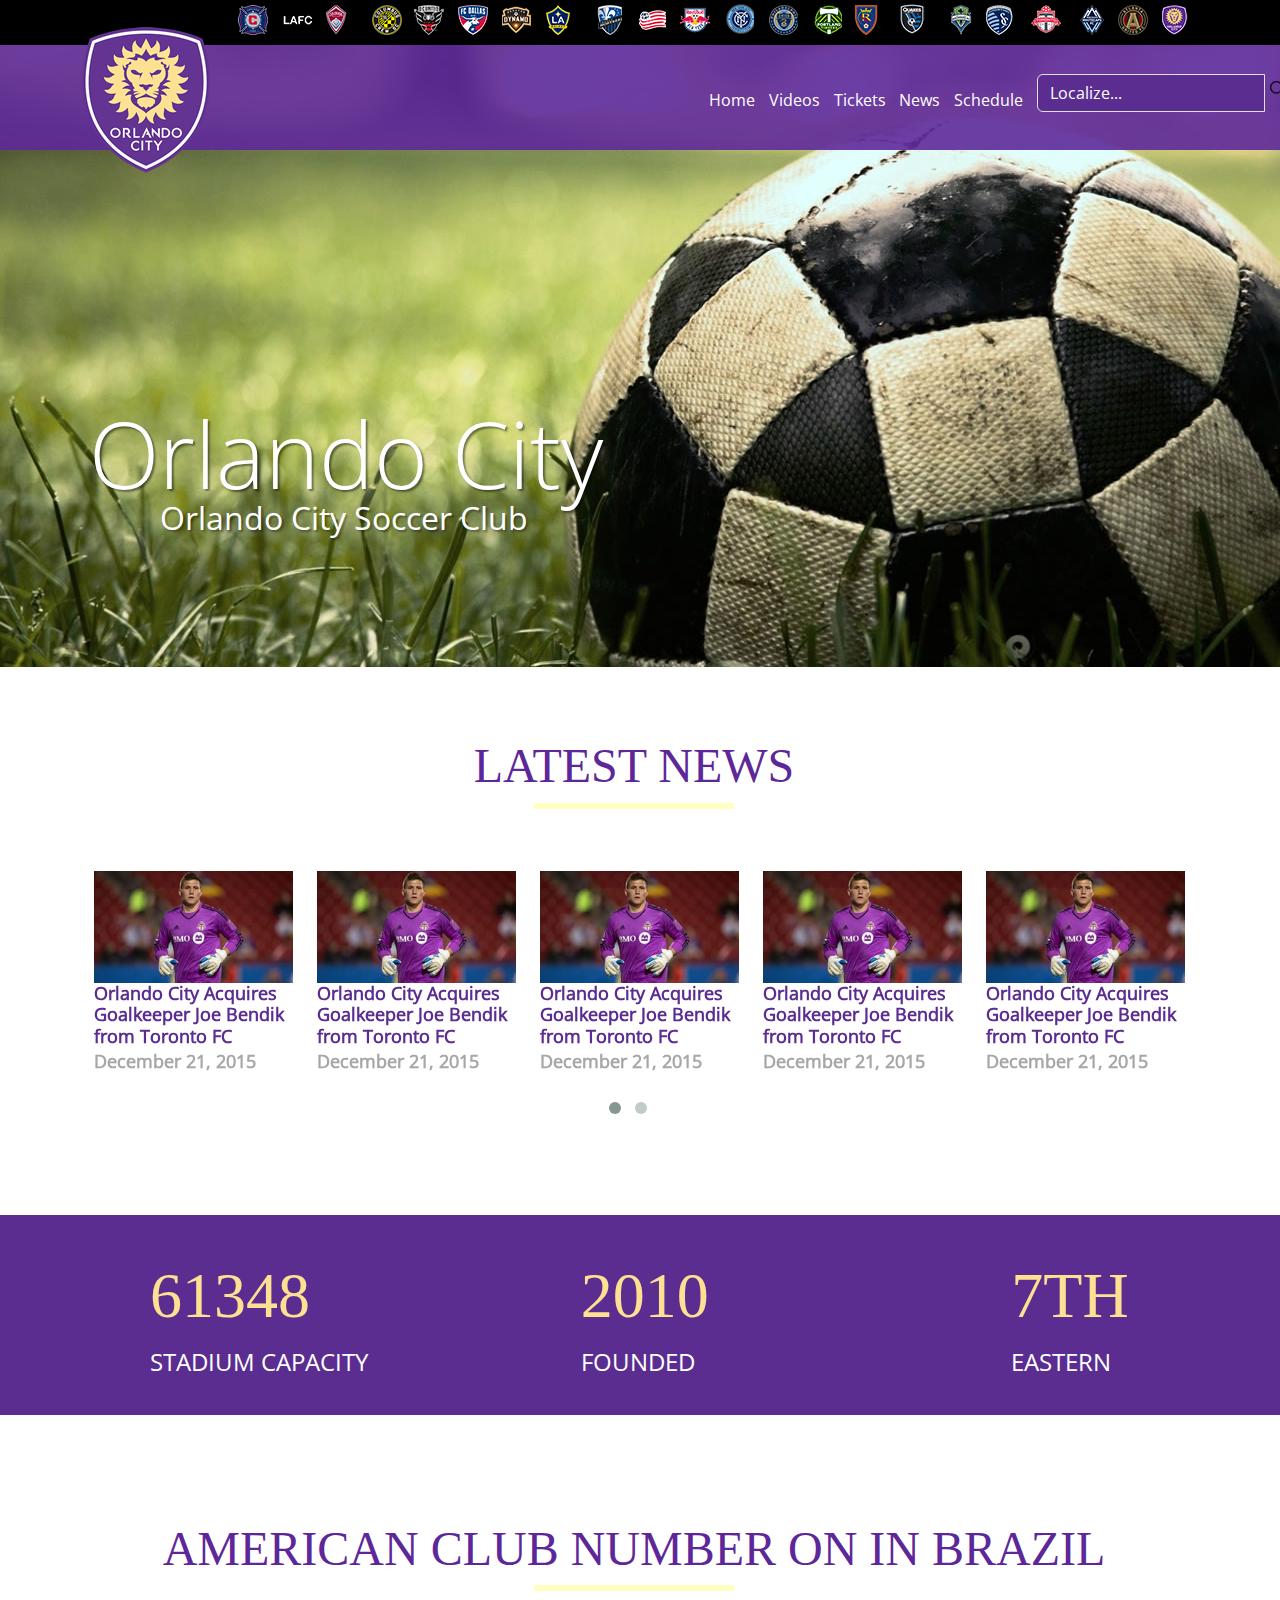
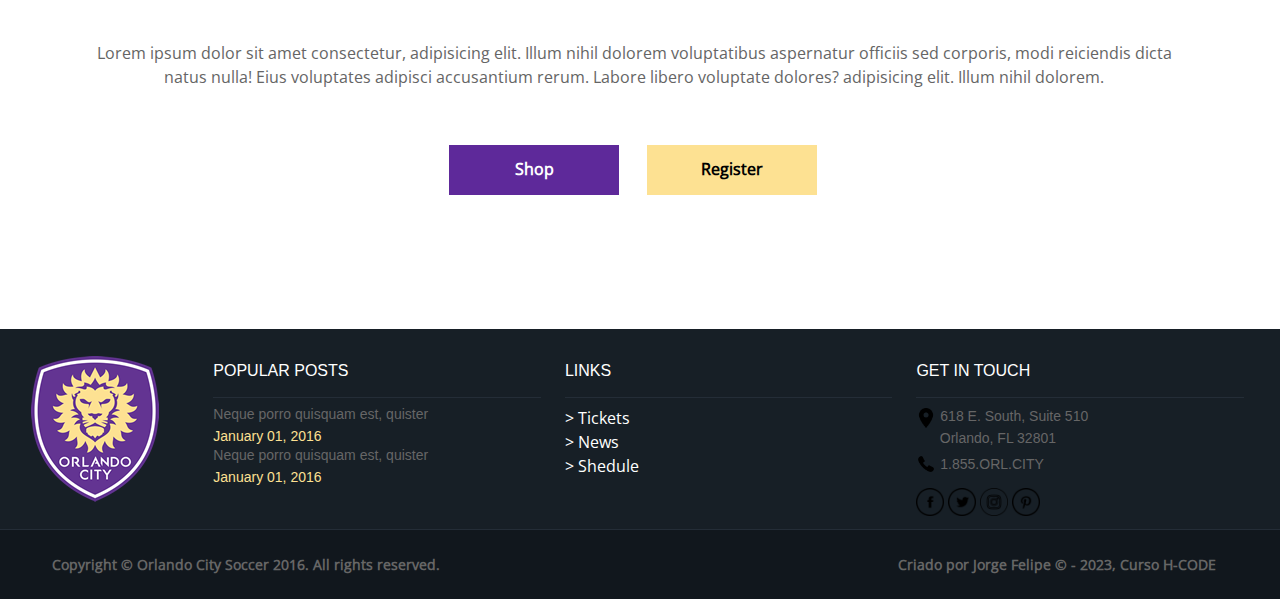
==== commit 141d3f44: "Continuando prejto.." ====
--- a/Projeto1/index.html
+++ b/Projeto1/index.html
@@ -7,6 +7,8 @@
     <meta name="viewport" content="width=device-width, initial-scale=1.0">
     <title>Orlando City</title>
     <link rel="stylesheet" href="lib/bootstrap/css/bootstrap.min.css">
+    <link rel="stylesheet" href="lib/owl-carousel/owl-carousel/owl.carousel.css">
+    <link rel="stylesheet" href="lib/owl-carousel/owl-carousel/owl.theme.css">
     <link rel="stylesheet" href="https://cdn.jsdelivr.net/npm/bootstrap-icons@1.10.2/font/bootstrap-icons.css"
         integrity="sha384-b6lVK+yci+bfDmaY1u0zE8YYJt0TZxLEAFyYSLHId4xoVvsrQu3INevFKo+Xir8e" crossorigin="anonymous">
 
@@ -54,6 +56,8 @@
             <div class="row">
                 <nav id="menu">
                     <ul>
+                        <li><a href="index.html">Home</a></li>
+                        <li><a href="videos.html">Videos</a></li>
                         <li><a href="#">Tickets</a></li>
                         <li><a href="#">News</a></li>
                         <li><a href="#">Schedule</a></li>
@@ -83,26 +87,83 @@
                 <hr>
             </div>
 
-            <div class="row thumbnails">
-                <div class="col-md-3">
-                    <img src="png/noticia-thumb.jpg" alt="noticia-thumb">
-                    <h3>Orlando City Acquires Goalkeeper Joe Bendik from Toronto FC</h3>
-                    <time>December 21, 2015</time>
-                </div>
-                <div class="col-md-3">
-                    <img src="png/noticia-thumb.jpg" alt="noticia-thumb">
-                    <h3>Orlando City Acquires Goalkeeper Joe Bendik from Toronto FC</h3>
-                    <time>December 21, 2015</time>
-                </div>
-                <div class="col-md-3">
-                    <img src="png/noticia-thumb.jpg" alt="noticia-thumb">
-                    <h3>Orlando City Acquires Goalkeeper Joe Bendik from Toronto FC</h3>
-                    <time>December 21, 2015</time>
-                </div>
-                <div class="col-md-3">
-                    <img src="png/noticia-thumb.jpg" alt="noticia-thumb">
-                    <h3>Orlando City Acquires Goalkeeper Joe Bendik from Toronto FC</h3>
-                    <time>December 21, 2015</time>
+            <div class="row thumbnails owl-carousel owl-theme">
+                <div class="item">
+                    <div class="item-inner">
+                        <img src="png/noticia-thumb.jpg" alt="noticia-thumb">
+                        <h3>Orlando City Acquires Goalkeeper Joe Bendik from Toronto FC</h3>
+                        <time>December 21, 2015</time>
+                    </div>
+                </div>
+                <div class="item">
+                    <div class="item-inner">
+                        <img src="png/noticia-thumb.jpg" alt="noticia-thumb">
+                        <h3>Orlando City Acquires Goalkeeper Joe Bendik from Toronto FC</h3>
+                        <time>December 21, 2015</time>
+                    </div>
+
+                </div>
+                <div class="item">
+                    <div class="item-inner">
+                        <img src="png/noticia-thumb.jpg" alt="noticia-thumb">
+                        <h3>Orlando City Acquires Goalkeeper Joe Bendik from Toronto FC</h3>
+                        <time>December 21, 2015</time>
+                    </div>
+                </div>
+                <div class="item">
+                    <div class="item-inner">
+                        <img src="png/noticia-thumb.jpg" alt="noticia-thumb">
+                        <h3>Orlando City Acquires Goalkeeper Joe Bendik from Toronto FC</h3>
+                        <time>December 21, 2015</time>
+                    </div>
+
+                </div>
+                <div class="item">
+                    <div class="item-inner">
+                        <img src="png/noticia-thumb.jpg" alt="noticia-thumb">
+                        <h3>Orlando City Acquires Goalkeeper Joe Bendik from Toronto FC</h3>
+                        <time>December 21, 2015</time>
+                    </div>
+
+                </div>
+                <div class="item">
+                    <div class="item-inner">
+                        <img src="png/noticia-thumb.jpg" alt="noticia-thumb">
+                        <h3>Orlando City Acquires Goalkeeper Joe Bendik from Toronto FC</h3>
+                        <time>December 21, 2015</time>
+                    </div>
+
+                </div>
+                <div class="item">
+                    <div class="item-inner">
+                        <img src="png/noticia-thumb.jpg" alt="noticia-thumb">
+                        <h3>Orlando City Acquires Goalkeeper Joe Bendik from Toronto FC</h3>
+                        <time>December 21, 2015</time>
+                    </div>
+
+                </div>
+                <div class="item">
+                    <div class="item-inner">
+                        <img src="png/noticia-thumb.jpg" alt="noticia-thumb">
+                        <h3>Orlando City Acquires Goalkeeper Joe Bendik from Toronto FC</h3>
+                        <time>December 21, 2015</time>
+                    </div>
+
+                </div>
+                <div class="item">
+                    <div class="item-inner">
+                        <img src="png/noticia-thumb.jpg" alt="noticia-thumb">
+                        <h3>Orlando City Acquires Goalkeeper Joe Bendik from Toronto FC</h3>
+                        <time>December 21, 2015</time>
+                    </div>
+
+                </div>
+                <div class="item">
+                    <div class="item-inner">
+                        <img src="png/noticia-thumb.jpg" alt="noticia-thumb">
+                        <h3>Orlando City Acquires Goalkeeper Joe Bendik from Toronto FC</h3>
+                        <time>December 21, 2015</time>
+                    </div>
 
                 </div>
             </div>
@@ -187,22 +248,25 @@
                             </div>
                             <div class="col-md-4 col-get-in-touch">
                                 <h4>GET IN TOUCH</h4>
-                                
-                                <ul class="list-unstyled"><li>
-                                   <address> <img id="mark" src="icons/marcador-de-posicao-do-mapa.png"
-                                        alt="icone-flaticons"> 618 E. South, Suite 510 <br>&nbsp; &nbsp; &nbsp; Orlando, FL 32801</address>
-                                   </li>
-                                   <li>
-                                <p><img src="icons/telefone.png" alt="icone-flaticons"><a href="tel:1855ORLCITY">
-                                         1.855.ORL.CITY</a></p>
-                                </li>
-                                <li class="ico-redes"><a href="#">
-                                    <img src="icons/facebook.png" alt=""></a>
-                                    <a href="#"><img src="icons/twitter.png" alt=""></a>
-                                    <a href="#"><img src="icons/instagram.png" alt=""></a> 
-                                    <a href="#"><img src="icons/pinterest.png" alt=""></a>
-                                </li>
-                            </ul>
+
+                                <ul class="list-unstyled">
+                                    <li>
+                                        <address> <img id="mark" src="icons/marcador-de-posicao-do-mapa.png"
+                                                alt="icone-flaticons"> 618 E. South, Suite 510 <br>&nbsp; &nbsp; &nbsp;
+                                            Orlando, FL 32801</address>
+                                    </li>
+                                    <li>
+                                        <p><img src="icons/telefone.png" alt="icone-flaticons"><a
+                                                href="tel:1855ORLCITY">
+                                                1.855.ORL.CITY</a></p>
+                                    </li>
+                                    <li class="ico-redes"><a href="#">
+                                            <img src="icons/facebook.png" alt=""></a>
+                                        <a href="#"><img src="icons/twitter.png" alt=""></a>
+                                        <a href="#"><img src="icons/instagram.png" alt=""></a>
+                                        <a href="#"><img src="icons/pinterest.png" alt=""></a>
+                                    </li>
+                                </ul>
                             </div>
                         </div>
                     </div>
@@ -220,6 +284,80 @@
 
     <script src="lib/bootstrap/js/bootstrap.min.js"></script>
     <script src="lib/jquery/jquery.min.js.js"></script>
+    <script src="lib/owl-carousel/owl-carousel/owl.carousel.min.js"></script>
+
+    <!-- <script>
+        $(document).ready(function(){
+
+            $("#logotipo").on("mouseover",function(){
+                console.log("Passou o mouse no Logotipo!")
+            });
+        });
+    </script> -->
+
+    <!-- <script>
+        $(document).ready(function () {
+            $("#logotipo").on("mouseover", function () {
+                $("#banner h1").css({"color": "red", "font-size": "8em", "transition": "2s"});
+
+
+
+            });
+
+        });
+
+    </script> -->
+
+    <!-- <script>
+        $(document).ready(function(){
+            $("#logotipo").on("mouseover", function(){
+                $("#estatisticas p").css({"color": "red"});
+            });
+        });
+    </script> -->
+    <!-- <script>
+        $(document).ready(function () {
+            $("#logotipo").on("keypress" (1), function () {
+                $("#banner h1").addClass("efeito");
+
+            }).on("keyup" (2), function () {
+                $("#banner h1").removeClass("efeito");
+
+            });
+        });
+    </script> -->
+    <!-- <script>
+        $(document).ready(function () {
+
+            $("#input-search").on("focus", function () {
+                $("li.search").addClass("ativo");
+
+            }).on("blur", function () {
+                $("li.search").removeClass("ativo");
+            });
+
+        });
+    </script> -->
+
+    <script>
+        $(".thumbnails").owlCarousel({
+            loop: true,
+            nav: true,
+            navText: ["Anterior", "Próximo"],
+            responsive: {
+                0 :{
+                    item: 1
+                },
+                480:{
+                    item: 3
+                },
+                1000:{
+                    item: 4
+                },
+                
+            }
+        });
+    </script>
 
 </body>
 
--- a/Projeto1/css/orlando.css
+++ b/Projeto1/css/orlando.css
@@ -11,7 +11,7 @@
 }
 
 * {
-    font-family: 'OpenSans-regular';
+    font-family: 'OpenSans-Regular';
     font-size: 16px;
 
 }
@@ -184,6 +184,7 @@
 #menu li.search input {
     background-color: #5c2d90;
     color: #fff;
+    
 }
 
 #menu li.search button {
@@ -200,6 +201,7 @@
     color: #fff;
     text-decoration: none;
 }
+
 
 .lupa {
     position: relative;
@@ -225,6 +227,7 @@
     color: #fff;
     text-shadow: 2px 2px 2px rgba(0, 0, 0, .45);
     font-family: 'OpenSans-Light';
+    transition: 1s;
 }
 
 #banner h4 {
@@ -260,7 +263,7 @@
     margin-bottom: 100px;
 }
 
-#news .col-md-3 h3 {
+#news .thumbnails h3 {
     font-family: 'OpenSans-Regular';
     color: #5c2d90;
     font-weight: bold;
@@ -268,11 +271,18 @@
     margin-bottom: 0;
 }
 
-#news .col-md-3 time {
+#news .thumbnails time {
     color: #A7A7A7;
     font-family: 'OpenSans-Regular';
     font-size: 18px;
     font-weight: bold;
+}
+#news .thumbnails .item-inner{
+    padding: 12px;
+}
+
+#news .thumbnails  .item-inner img{
+    width: 100%;
 }
 
 #estatisticas {
@@ -451,3 +461,12 @@
     margin-top: -21px;
     text-decoration: none;
 }
+#banner h1.efeito{
+color: red;
+font-size:8em;
+}
+/* Adicionando classe ativo - JS */
+#menu li.search input:focus{
+    width: 300px; 
+    
+}